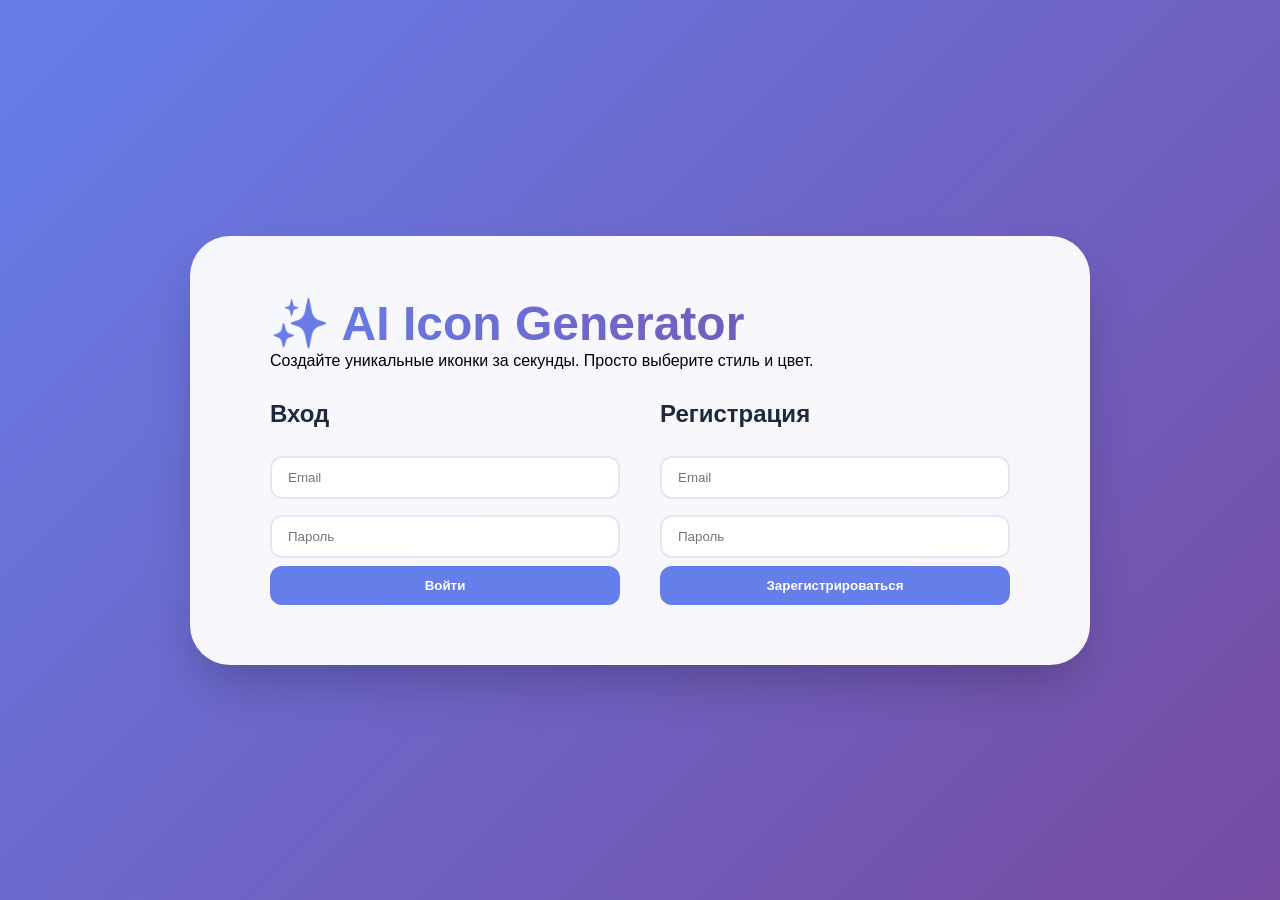
==== frontend/src/index.html @ d9d82ba6 "create_start_version generate base architecture / backend / frontend / docs" ====
<!DOCTYPE html>
<html lang="ru">
<head>
    <meta charset="UTF-8">
    <meta name="viewport" content="width=device-width, initial-scale=1.0">
    <title>AI Icon Generator</title>
    <link rel="stylesheet" href="css/style.css">
</head>
<body>
    <div class="container">
        <div class="hero">
            <h1>✨ AI Icon Generator</h1>
            <p>Создайте уникальные иконки за секунды. Просто выберите стиль и цвет.</p>
        </div>
        <div class="auth-forms">
            <div class="form-box" id="login-form">
                <h2>Вход</h2>
                <input type="email" id="login-email" placeholder="Email">
                <input type="password" id="login-password" placeholder="Пароль">
                <button onclick="login()">Войти</button>
            </div>
            <div class="form-box" id="register-form">
                <h2>Регистрация</h2>
                <input type="email" id="register-email" placeholder="Email">
                <input type="password" id="register-password" placeholder="Пароль">
                <button onclick="register()">Зарегистрироваться</button>
            </div>
        </div>
    </div>
    <script src="js/api.js"></script>
    <script src="js/auth.js"></script>
</body>
</html>
---- frontend/src/css/style.css ----
* {
    margin: 0;
    padding: 0;
    box-sizing: border-box;
    font-family: 'Segoe UI', Tahoma, Geneva, Verdana, sans-serif;
}
body {
    background: linear-gradient(135deg, #667eea 0%, #764ba2 100%);
    min-height: 100vh;
    display: flex;
    justify-content: center;
    align-items: center;
}
.container {
    background: rgba(255,255,255,0.95);
    backdrop-filter: blur(10px);
    border-radius: 40px;
    padding: 60px 80px;
    box-shadow: 0 25px 50px -12px rgba(0,0,0,0.25);
    max-width: 900px;
    width: 100%;
}
.hero h1 {
    font-size: 3rem;
    background: linear-gradient(to right, #667eea, #764ba2);
    -webkit-background-clip: text;
    -webkit-text-fill-color: transparent;
}
.auth-forms {
    display: flex;
    gap: 40px;
    margin-top: 30px;
}
.form-box {
    flex: 1;
}
.form-box h2 {
    margin-bottom: 20px;
    color: #1e293b;
}
input {
    width: 100%;
    padding: 12px 16px;
    margin: 8px 0;
    border: 2px solid #e2e8f0;
    border-radius: 12px;
    transition: all 0.2s;
}
input:focus {
    border-color: #667eea;
    outline: none;
}
button {
    width: 100%;
    padding: 12px;
    background: #667eea;
    color: white;
    border: none;
    border-radius: 12px;
    font-weight: 600;
    cursor: pointer;
    transition: all 0.2s;
}
button:hover {
    background: #5a67d8;
    transform: scale(1.02);
}
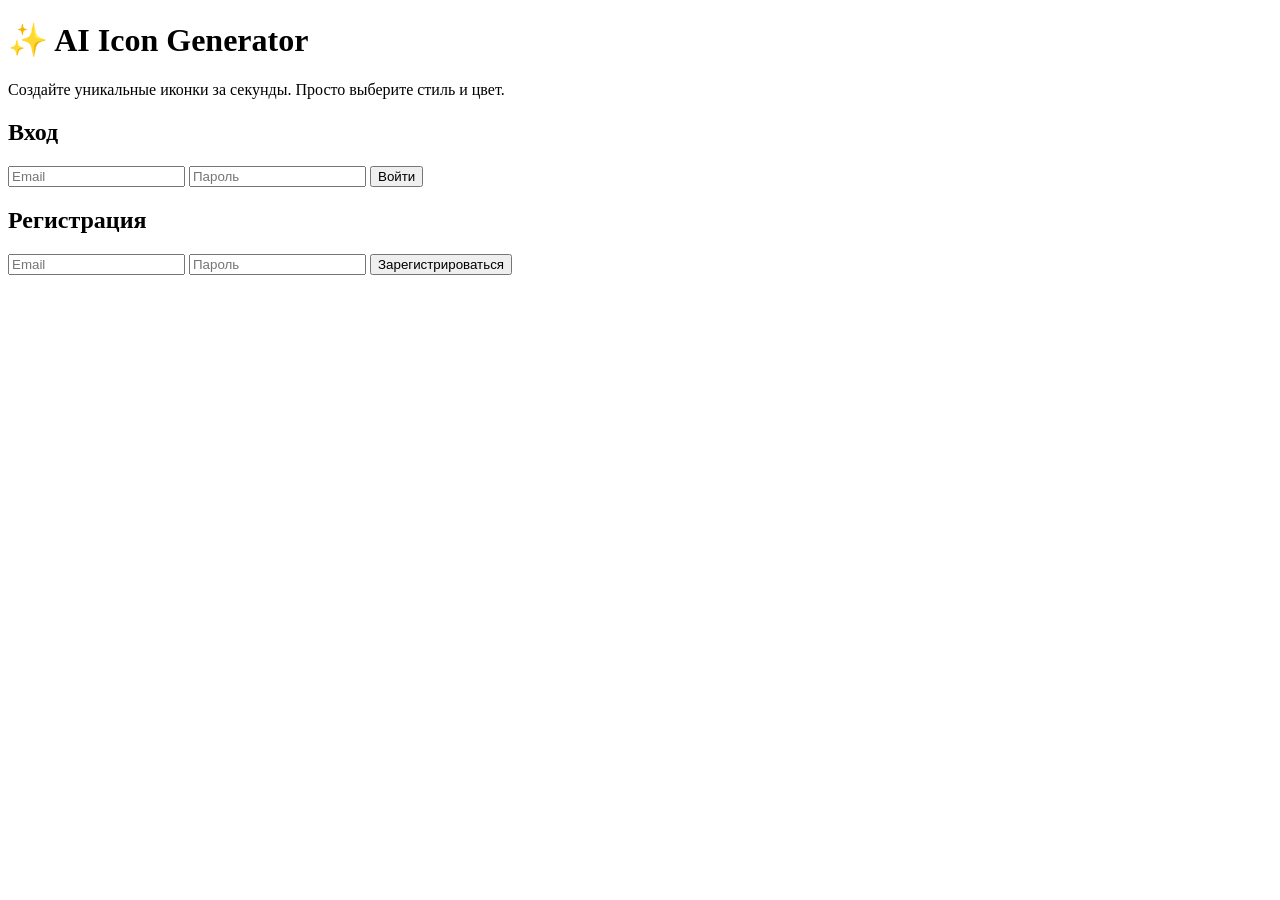
==== commit 589e78e8: "create_version_0.0.1 restructure frontend" ====
--- a/frontend/src/index.html
+++ b/frontend/src/index.html
@@ -4,7 +4,7 @@
     <meta charset="UTF-8">
     <meta name="viewport" content="width=device-width, initial-scale=1.0">
     <title>AI Icon Generator</title>
-    <link rel="stylesheet" href="css/style.css">
+    <link rel="stylesheet" href="/css/style.css">
 </head>
 <body>
     <div class="container">
@@ -27,7 +27,7 @@
             </div>
         </div>
     </div>
-    <script src="js/api.js"></script>
-    <script src="js/auth.js"></script>
+    <script src="/js/api.js"></script>
+    <script src="/js/auth.js"></script>
 </body>
 </html>
